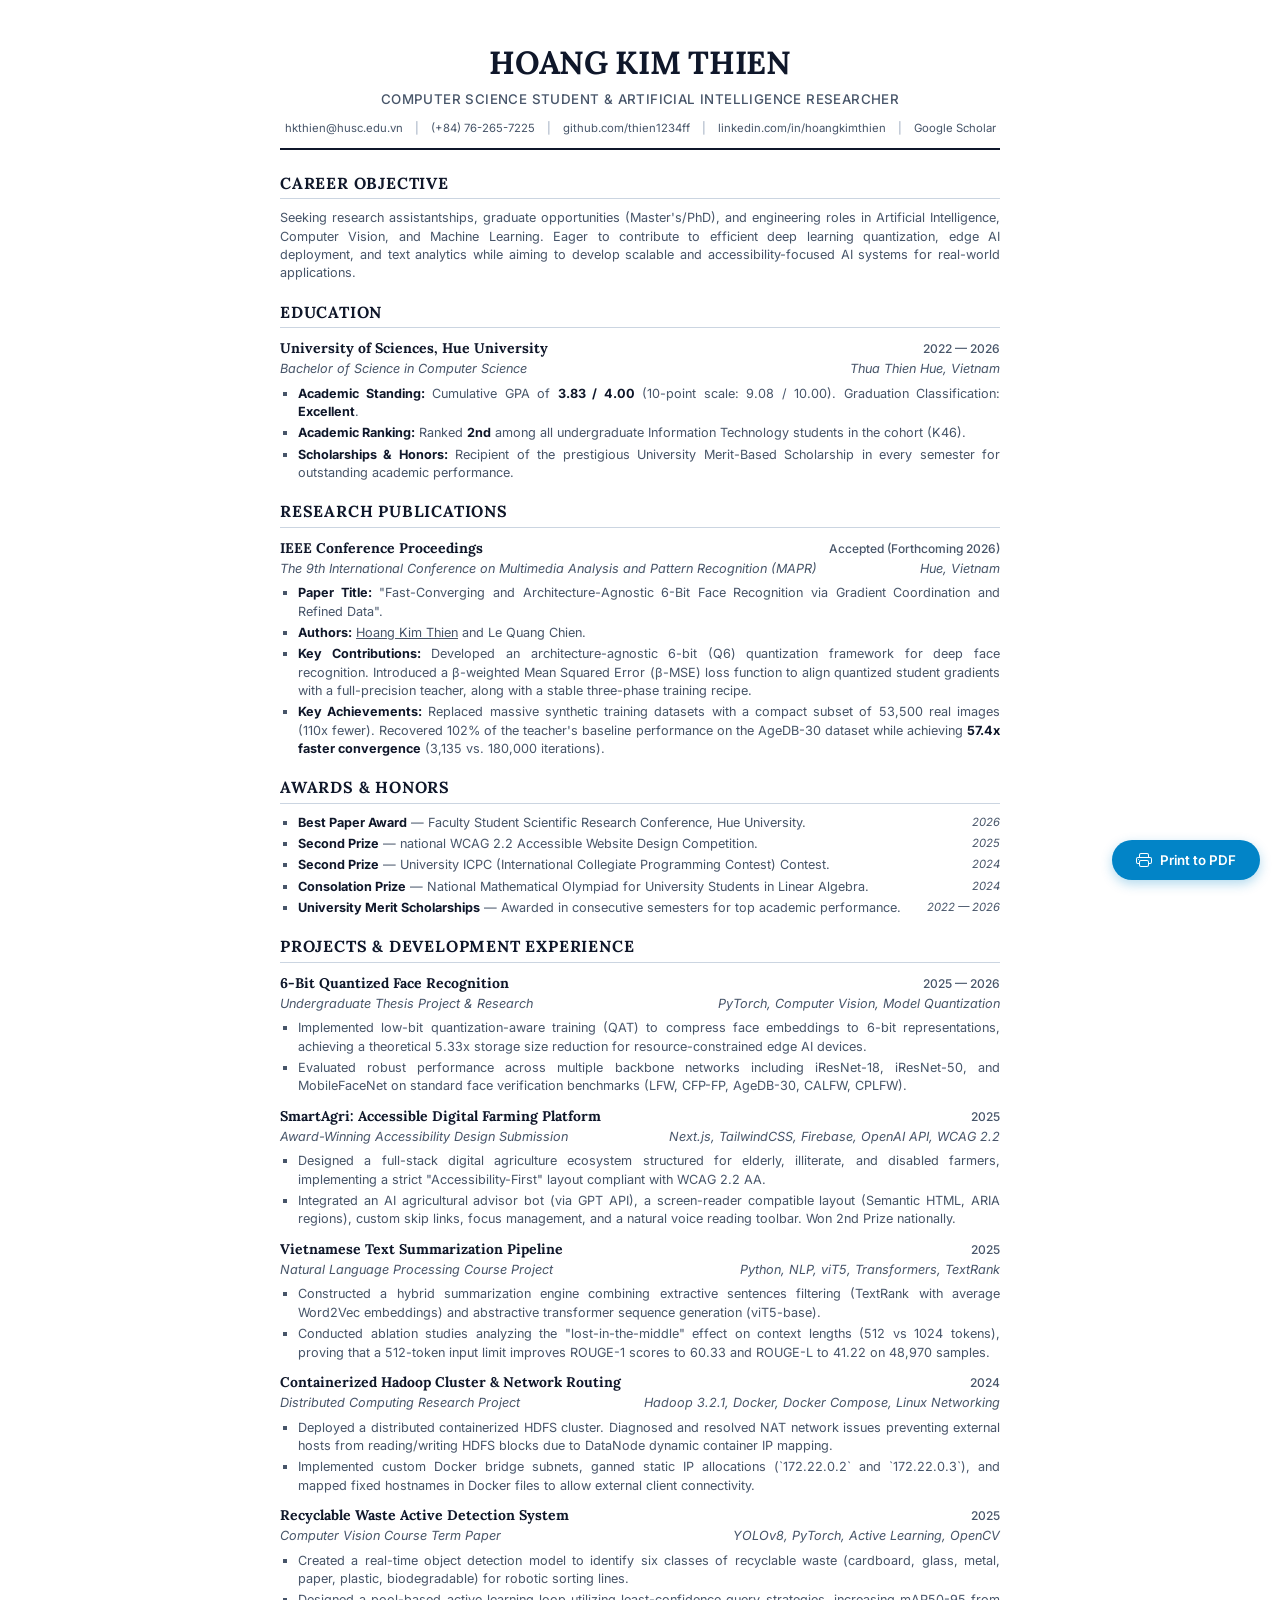
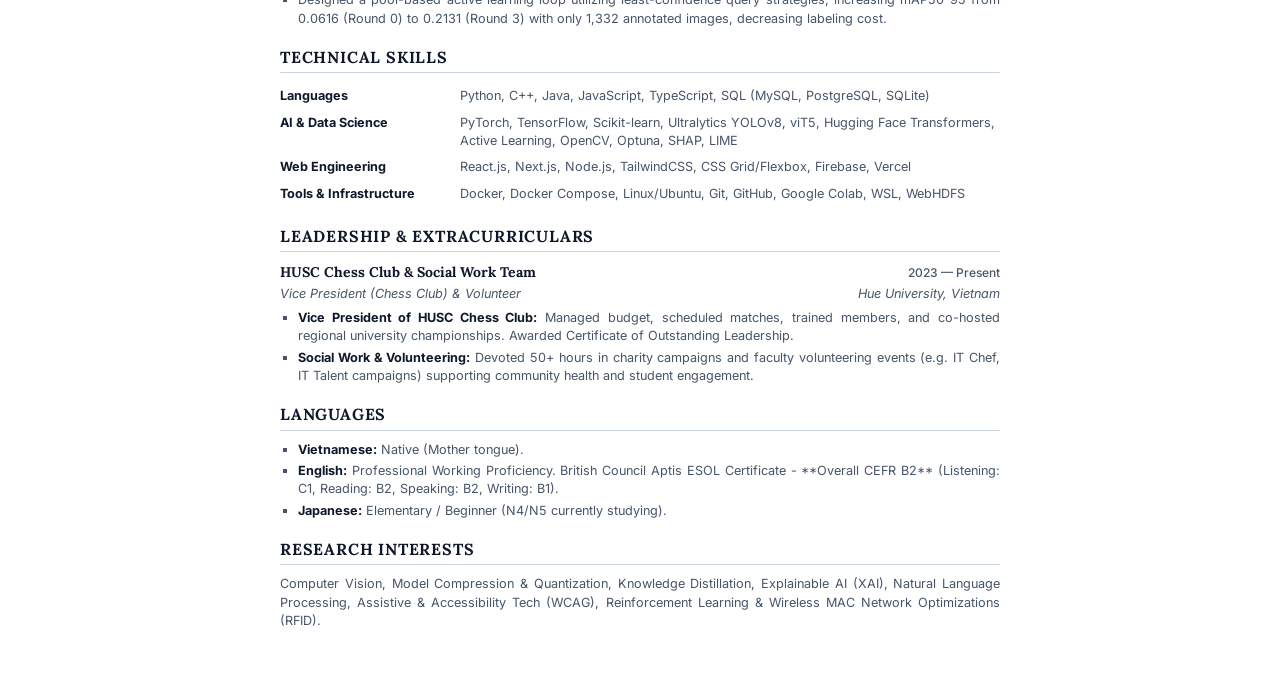
==== cv.html @ f25d9003 "feat: add printable HTML CV and compiled PDF CV" ====
<!DOCTYPE html>
<html lang="en">
<head>
  <meta charset="UTF-8">
  <meta name="viewport" content="width=device-width, initial-scale=1.0">
  <title>Hoang Kim Thien - Curriculum Vitae</title>
  
  <!-- Typography Fonts -->
  <link rel="preconnect" href="https://fonts.googleapis.com">
  <link rel="preconnect" href="https://fonts.gstatic.com" crossorigin>
  <link href="https://fonts.googleapis.com/css2?family=Lora:ital,wght@0,400;0,500;0,600;0,700;1,400&family=Inter:wght@300;400;500;600;700&display=swap" rel="stylesheet">
  
  <style>
    /* Global Styles */
    :root {
      --color-primary: #0F172A;
      --color-secondary: #475569;
      --color-accent: #0284C7;
      --font-serif: 'Lora', Georgia, serif;
      --font-sans: 'Inter', Helvetica, sans-serif;
    }

    * {
      box-sizing: border-box;
      margin: 0;
      padding: 0;
    }

    body {
      background-color: #fff;
      color: var(--color-primary);
      font-family: var(--font-sans);
      font-size: 10pt;
      line-height: 1.45;
      padding: 40px;
      max-width: 800px;
      margin: 0 auto;
    }

    /* Print styling rules */
    @media print {
      body {
        padding: 0;
        margin: 0;
        font-size: 9.5pt;
      }
      .page-break {
        page-break-before: always;
        break-before: page;
      }
      a {
        text-decoration: none;
        color: var(--color-primary) !important;
      }
      .no-print {
        display: none;
      }
    }

    @page {
      size: A4;
      margin: 20mm 15mm 20mm 15mm;
    }

    /* CV Header */
    header {
      text-align: center;
      margin-bottom: 22px;
      border-bottom: 2px solid var(--color-primary);
      padding-bottom: 12px;
    }

    header h1 {
      font-family: var(--font-serif);
      font-size: 24pt;
      font-weight: 700;
      letter-spacing: -0.01em;
      margin-bottom: 4px;
      text-transform: uppercase;
    }

    header .subtitle {
      font-size: 10pt;
      font-weight: 500;
      color: var(--color-secondary);
      margin-bottom: 10px;
      letter-spacing: 0.03em;
      text-transform: uppercase;
    }

    header .contact-info {
      display: flex;
      justify-content: center;
      flex-wrap: wrap;
      gap: 12px;
      font-size: 8.5pt;
      color: var(--color-secondary);
    }

    header .contact-info a {
      color: var(--color-secondary);
      text-decoration: none;
      transition: color 0.2s ease;
    }

    header .contact-info a:hover {
      color: var(--color-accent);
    }

    header .separator {
      color: #94A3B8;
    }

    /* Section Styles */
    section {
      margin-bottom: 18px;
    }

    .section-title {
      font-family: var(--font-serif);
      font-size: 12pt;
      font-weight: 700;
      color: var(--color-primary);
      text-transform: uppercase;
      border-bottom: 1px solid #CBD5E1;
      padding-bottom: 3px;
      margin-bottom: 10px;
      letter-spacing: 0.05em;
    }

    /* Item Block Styles */
    .item-header {
      display: flex;
      justify-content: space-between;
      align-items: baseline;
      font-weight: 700;
      margin-bottom: 2px;
    }

    .item-title {
      font-family: var(--font-serif);
      font-size: 10.5pt;
      color: var(--color-primary);
    }

    .item-date {
      font-size: 9pt;
      font-weight: 500;
      color: var(--color-secondary);
    }

    .item-subheader {
      display: flex;
      justify-content: space-between;
      align-items: baseline;
      font-style: italic;
      color: var(--color-secondary);
      font-size: 9.5pt;
      margin-bottom: 6px;
    }

    .bullet-list {
      list-style-type: square;
      margin-left: 18px;
      margin-top: 4px;
    }

    .bullet-list li {
      margin-bottom: 3px;
      font-size: 9.5pt;
      color: var(--color-secondary);
      text-align: justify;
    }

    .bullet-list li strong {
      color: var(--color-primary);
    }

    /* Text block */
    .objective-text {
      font-size: 9.5pt;
      color: var(--color-secondary);
      text-align: justify;
    }

    /* Skills Grid */
    .skills-table {
      width: 100%;
      border-collapse: collapse;
      margin-top: 4px;
    }

    .skills-table td {
      padding: 4px 0;
      vertical-align: top;
      font-size: 9.5pt;
    }

    .skills-table td.cat-name {
      font-weight: 700;
      width: 25%;
      color: var(--color-primary);
    }

    .skills-table td.cat-values {
      color: var(--color-secondary);
    }

    /* Floating PDF Print button for browser */
    .print-btn-container {
      position: fixed;
      bottom: 20px;
      right: 20px;
      z-index: 1000;
    }

    .print-btn {
      background-color: var(--color-accent);
      color: #fff;
      border: none;
      padding: 12px 24px;
      border-radius: 50px;
      font-family: var(--font-sans);
      font-weight: 600;
      font-size: 10pt;
      cursor: pointer;
      box-shadow: 0 4px 12px rgba(2, 132, 199, 0.3);
      display: flex;
      align-items: center;
      gap: 8px;
      transition: transform 0.2s ease;
    }

    .print-btn:hover {
      transform: translateY(-2px);
    }
  </style>
</head>
<body>

  <!-- Floating Print Button (Hidden in Print Mode) -->
  <div class="print-btn-container no-print">
    <button class="print-btn" onclick="window.print()">
      <svg width="16" height="16" fill="currentColor" viewBox="0 0 16 16"><path d="M2.5 8a.5.5 0 1 0 0-1 .5.5 0 0 0 0 1z"/><path d="M5 1a2 2 0 0 0-2 2v2H2a2 2 0 0 0-2 2v3a2 2 0 0 0 2 2h1v1a2 2 0 0 0 2 2h6a2 2 0 0 0 2-2v-1h1a2 2 0 0 0 2-2V7a2 2 0 0 0-2-2h-1V3a2 2 0 0 0-2-2H5zM4 3a1 1 0 0 1 1-1h6a1 1 0 0 1 1 1v2H4V3zm1 5a2 2 0 0 0-2 2v1H2a1 1 0 0 1-1-1V7a1 1 0 0 1 1-1h12a1 1 0 0 1 1 1v3a1 1 0 0 1-1 1h-1v-1a2 2 0 0 0-2-2H5zm7 2v3a1 1 0 0 1-1 1H5a1 1 0 0 1-1-1v-3a1 1 0 0 1 1-1h6a1 1 0 0 1 1 1z"/></svg>
      Print to PDF
    </button>
  </div>

  <!-- HEADER -->
  <header>
    <h1>Hoang Kim Thien</h1>
    <div class="subtitle">Computer Science Student &amp; Artificial Intelligence Researcher</div>
    <div class="contact-info">
      <a href="mailto:hkthien@husc.edu.vn">hkthien@husc.edu.vn</a>
      <span class="separator">|</span>
      <span>(+84) 76-265-7225</span>
      <span class="separator">|</span>
      <a href="https://github.com/thien1234ff" target="_blank">github.com/thien1234ff</a>
      <span class="separator">|</span>
      <a href="https://linkedin.com/in/hoangkimthien" target="_blank">linkedin.com/in/hoangkimthien</a>
      <span class="separator">|</span>
      <a href="https://scholar.google.com/citations?user=hoangkimthien" target="_blank">Google Scholar</a>
    </div>
  </header>

  <!-- CAREER OBJECTIVE -->
  <section>
    <h2 class="section-title">Career Objective</h2>
    <p class="objective-text">
      Seeking research assistantships, graduate opportunities (Master's/PhD), and engineering roles in Artificial Intelligence, Computer Vision, and Machine Learning. Eager to contribute to efficient deep learning quantization, edge AI deployment, and text analytics while aiming to develop scalable and accessibility-focused AI systems for real-world applications.
    </p>
  </section>

  <!-- EDUCATION -->
  <section>
    <h2 class="section-title">Education</h2>
    <div class="item-header">
      <span class="item-title">University of Sciences, Hue University</span>
      <span class="item-date">2022 — 2026</span>
    </div>
    <div class="item-subheader">
      <span>Bachelor of Science in Computer Science</span>
      <span>Thua Thien Hue, Vietnam</span>
    </div>
    <ul class="bullet-list">
      <li><strong>Academic Standing:</strong> Cumulative GPA of <strong>3.83 / 4.00</strong> (10-point scale: 9.08 / 10.00). Graduation Classification: <strong>Excellent</strong>.</li>
      <li><strong>Academic Ranking:</strong> Ranked <strong>2nd</strong> among all undergraduate Information Technology students in the cohort (K46).</li>
      <li><strong>Scholarships &amp; Honors:</strong> Recipient of the prestigious University Merit-Based Scholarship in every semester for outstanding academic performance.</li>
    </ul>
  </section>

  <!-- RESEARCH PUBLICATION -->
  <section>
    <h2 class="section-title">Research Publications</h2>
    <div class="item-header">
      <span class="item-title">IEEE Conference Proceedings</span>
      <span class="item-date">Accepted (Forthcoming 2026)</span>
    </div>
    <div class="item-subheader">
      <span>The 9th International Conference on Multimedia Analysis and Pattern Recognition (MAPR)</span>
      <span>Hue, Vietnam</span>
    </div>
    <ul class="bullet-list">
      <li><strong>Paper Title:</strong> "Fast-Converging and Architecture-Agnostic 6-Bit Face Recognition via Gradient Coordination and Refined Data".</li>
      <li><strong>Authors:</strong> <u>Hoang Kim Thien</u> and Le Quang Chien.</li>
      <li><strong>Key Contributions:</strong> Developed an architecture-agnostic 6-bit (Q6) quantization framework for deep face recognition. Introduced a β-weighted Mean Squared Error (β-MSE) loss function to align quantized student gradients with a full-precision teacher, along with a stable three-phase training recipe.</li>
      <li><strong>Key Achievements:</strong> Replaced massive synthetic training datasets with a compact subset of 53,500 real images (110x fewer). Recovered 102% of the teacher's baseline performance on the AgeDB-30 dataset while achieving <strong>57.4x faster convergence</strong> (3,135 vs. 180,000 iterations).</li>
    </ul>
  </section>

  <!-- AWARDS AND ACHIEVEMENTS -->
  <section>
    <h2 class="section-title">Awards &amp; Honors</h2>
    <ul class="bullet-list">
      <li><strong>Best Paper Award</strong> — Faculty Student Scientific Research Conference, Hue University. <span style="float: right; font-style: italic; font-size: 8.5pt;">2026</span></li>
      <li><strong>Second Prize</strong> — national WCAG 2.2 Accessible Website Design Competition. <span style="float: right; font-style: italic; font-size: 8.5pt;">2025</span></li>
      <li><strong>Second Prize</strong> — University ICPC (International Collegiate Programming Contest) Contest. <span style="float: right; font-style: italic; font-size: 8.5pt;">2024</span></li>
      <li><strong>Consolation Prize</strong> — National Mathematical Olympiad for University Students in Linear Algebra. <span style="float: right; font-style: italic; font-size: 8.5pt;">2024</span></li>
      <li><strong>University Merit Scholarships</strong> — Awarded in consecutive semesters for top academic performance. <span style="float: right; font-style: italic; font-size: 8.5pt;">2022 — 2026</span></li>
    </ul>
  </section>

  <!-- PAGE BREAK FOR PRINTING (Ensures clean splitting) -->
  <div class="page-break"></div>

  <!-- PROJECTS & ENGINEERING EXPERIENCE -->
  <section>
    <h2 class="section-title">Projects &amp; Development Experience</h2>
    
    <!-- Project 1 -->
    <div class="item-header">
      <span class="item-title">6-Bit Quantized Face Recognition</span>
      <span class="item-date">2025 — 2026</span>
    </div>
    <div class="item-subheader">
      <span>Undergraduate Thesis Project &amp; Research</span>
      <span>PyTorch, Computer Vision, Model Quantization</span>
    </div>
    <ul class="bullet-list">
      <li>Implemented low-bit quantization-aware training (QAT) to compress face embeddings to 6-bit representations, achieving a theoretical 5.33x storage size reduction for resource-constrained edge AI devices.</li>
      <li>Evaluated robust performance across multiple backbone networks including iResNet-18, iResNet-50, and MobileFaceNet on standard face verification benchmarks (LFW, CFP-FP, AgeDB-30, CALFW, CPLFW).</li>
    </ul>

    <!-- Project 2 -->
    <div class="item-header" style="margin-top: 10px;">
      <span class="item-title">SmartAgri: Accessible Digital Farming Platform</span>
      <span class="item-date">2025</span>
    </div>
    <div class="item-subheader">
      <span>Award-Winning Accessibility Design Submission</span>
      <span>Next.js, TailwindCSS, Firebase, OpenAI API, WCAG 2.2</span>
    </div>
    <ul class="bullet-list">
      <li>Designed a full-stack digital agriculture ecosystem structured for elderly, illiterate, and disabled farmers, implementing a strict "Accessibility-First" layout compliant with WCAG 2.2 AA.</li>
      <li>Integrated an AI agricultural advisor bot (via GPT API), a screen-reader compatible layout (Semantic HTML, ARIA regions), custom skip links, focus management, and a natural voice reading toolbar. Won 2nd Prize nationally.</li>
    </ul>

    <!-- Project 3 -->
    <div class="item-header" style="margin-top: 10px;">
      <span class="item-title">Vietnamese Text Summarization Pipeline</span>
      <span class="item-date">2025</span>
    </div>
    <div class="item-subheader">
      <span>Natural Language Processing Course Project</span>
      <span>Python, NLP, viT5, Transformers, TextRank</span>
    </div>
    <ul class="bullet-list">
      <li>Constructed a hybrid summarization engine combining extractive sentences filtering (TextRank with average Word2Vec embeddings) and abstractive transformer sequence generation (viT5-base).</li>
      <li>Conducted ablation studies analyzing the "lost-in-the-middle" effect on context lengths (512 vs 1024 tokens), proving that a 512-token input limit improves ROUGE-1 scores to 60.33 and ROUGE-L to 41.22 on 48,970 samples.</li>
    </ul>

    <!-- Project 4 -->
    <div class="item-header" style="margin-top: 10px;">
      <span class="item-title">Containerized Hadoop Cluster &amp; Network Routing</span>
      <span class="item-date">2024</span>
    </div>
    <div class="item-subheader">
      <span>Distributed Computing Research Project</span>
      <span>Hadoop 3.2.1, Docker, Docker Compose, Linux Networking</span>
    </div>
    <ul class="bullet-list">
      <li>Deployed a distributed containerized HDFS cluster. Diagnosed and resolved NAT network issues preventing external hosts from reading/writing HDFS blocks due to DataNode dynamic container IP mapping.</li>
      <li>Implemented custom Docker bridge subnets, ganned static IP allocations (`172.22.0.2` and `172.22.0.3`), and mapped fixed hostnames in Docker files to allow external client connectivity.</li>
    </ul>

    <!-- Project 5 -->
    <div class="item-header" style="margin-top: 10px;">
      <span class="item-title">Recyclable Waste Active Detection System</span>
      <span class="item-date">2025</span>
    </div>
    <div class="item-subheader">
      <span>Computer Vision Course Term Paper</span>
      <span>YOLOv8, PyTorch, Active Learning, OpenCV</span>
    </div>
    <ul class="bullet-list">
      <li>Created a real-time object detection model to identify six classes of recyclable waste (cardboard, glass, metal, paper, plastic, biodegradable) for robotic sorting lines.</li>
      <li>Designed a pool-based active learning loop utilizing least-confidence query strategies, increasing mAP50-95 from 0.0616 (Round 0) to 0.2131 (Round 3) with only 1,332 annotated images, decreasing labeling cost.</li>
    </ul>
  </section>

  <!-- TECHNICAL SKILLS -->
  <section>
    <h2 class="section-title">Technical Skills</h2>
    <table class="skills-table">
      <tr>
        <td class="cat-name">Languages</td>
        <td class="cat-values">Python, C++, Java, JavaScript, TypeScript, SQL (MySQL, PostgreSQL, SQLite)</td>
      </tr>
      <tr>
        <td class="cat-name">AI &amp; Data Science</td>
        <td class="cat-values">PyTorch, TensorFlow, Scikit-learn, Ultralytics YOLOv8, viT5, Hugging Face Transformers, Active Learning, OpenCV, Optuna, SHAP, LIME</td>
      </tr>
      <tr>
        <td class="cat-name">Web Engineering</td>
        <td class="cat-values">React.js, Next.js, Node.js, TailwindCSS, CSS Grid/Flexbox, Firebase, Vercel</td>
      </tr>
      <tr>
        <td class="cat-name">Tools &amp; Infrastructure</td>
        <td class="cat-values">Docker, Docker Compose, Linux/Ubuntu, Git, GitHub, Google Colab, WSL, WebHDFS</td>
      </tr>
    </table>
  </section>

  <!-- LEADERSHIP & ACTIVITIES -->
  <section>
    <h2 class="section-title">Leadership &amp; Extracurriculars</h2>
    <div class="item-header">
      <span class="item-title">HUSC Chess Club &amp; Social Work Team</span>
      <span class="item-date">2023 — Present</span>
    </div>
    <div class="item-subheader">
      <span>Vice President (Chess Club) &amp; Volunteer</span>
      <span>Hue University, Vietnam</span>
    </div>
    <ul class="bullet-list">
      <li><strong>Vice President of HUSC Chess Club:</strong> Managed budget, scheduled matches, trained members, and co-hosted regional university championships. Awarded Certificate of Outstanding Leadership.</li>
      <li><strong>Social Work &amp; Volunteering:</strong> Devoted 50+ hours in charity campaigns and faculty volunteering events (e.g. IT Chef, IT Talent campaigns) supporting community health and student engagement.</li>
    </ul>
  </section>

  <!-- LANGUAGES -->
  <section>
    <h2 class="section-title">Languages</h2>
    <ul class="bullet-list">
      <li><strong>Vietnamese:</strong> Native (Mother tongue).</li>
      <li><strong>English:</strong> Professional Working Proficiency. British Council Aptis ESOL Certificate - **Overall CEFR B2** (Listening: C1, Reading: B2, Speaking: B2, Writing: B1).</li>
      <li><strong>Japanese:</strong> Elementary / Beginner (N4/N5 currently studying).</li>
    </ul>
  </section>

  <!-- RESEARCH INTERESTS -->
  <section>
    <h2 class="section-title">Research Interests</h2>
    <p class="objective-text">
      Computer Vision, Model Compression &amp; Quantization, Knowledge Distillation, Explainable AI (XAI), Natural Language Processing, Assistive &amp; Accessibility Tech (WCAG), Reinforcement Learning &amp; Wireless MAC Network Optimizations (RFID).
    </p>
  </section>

</body>
</html>
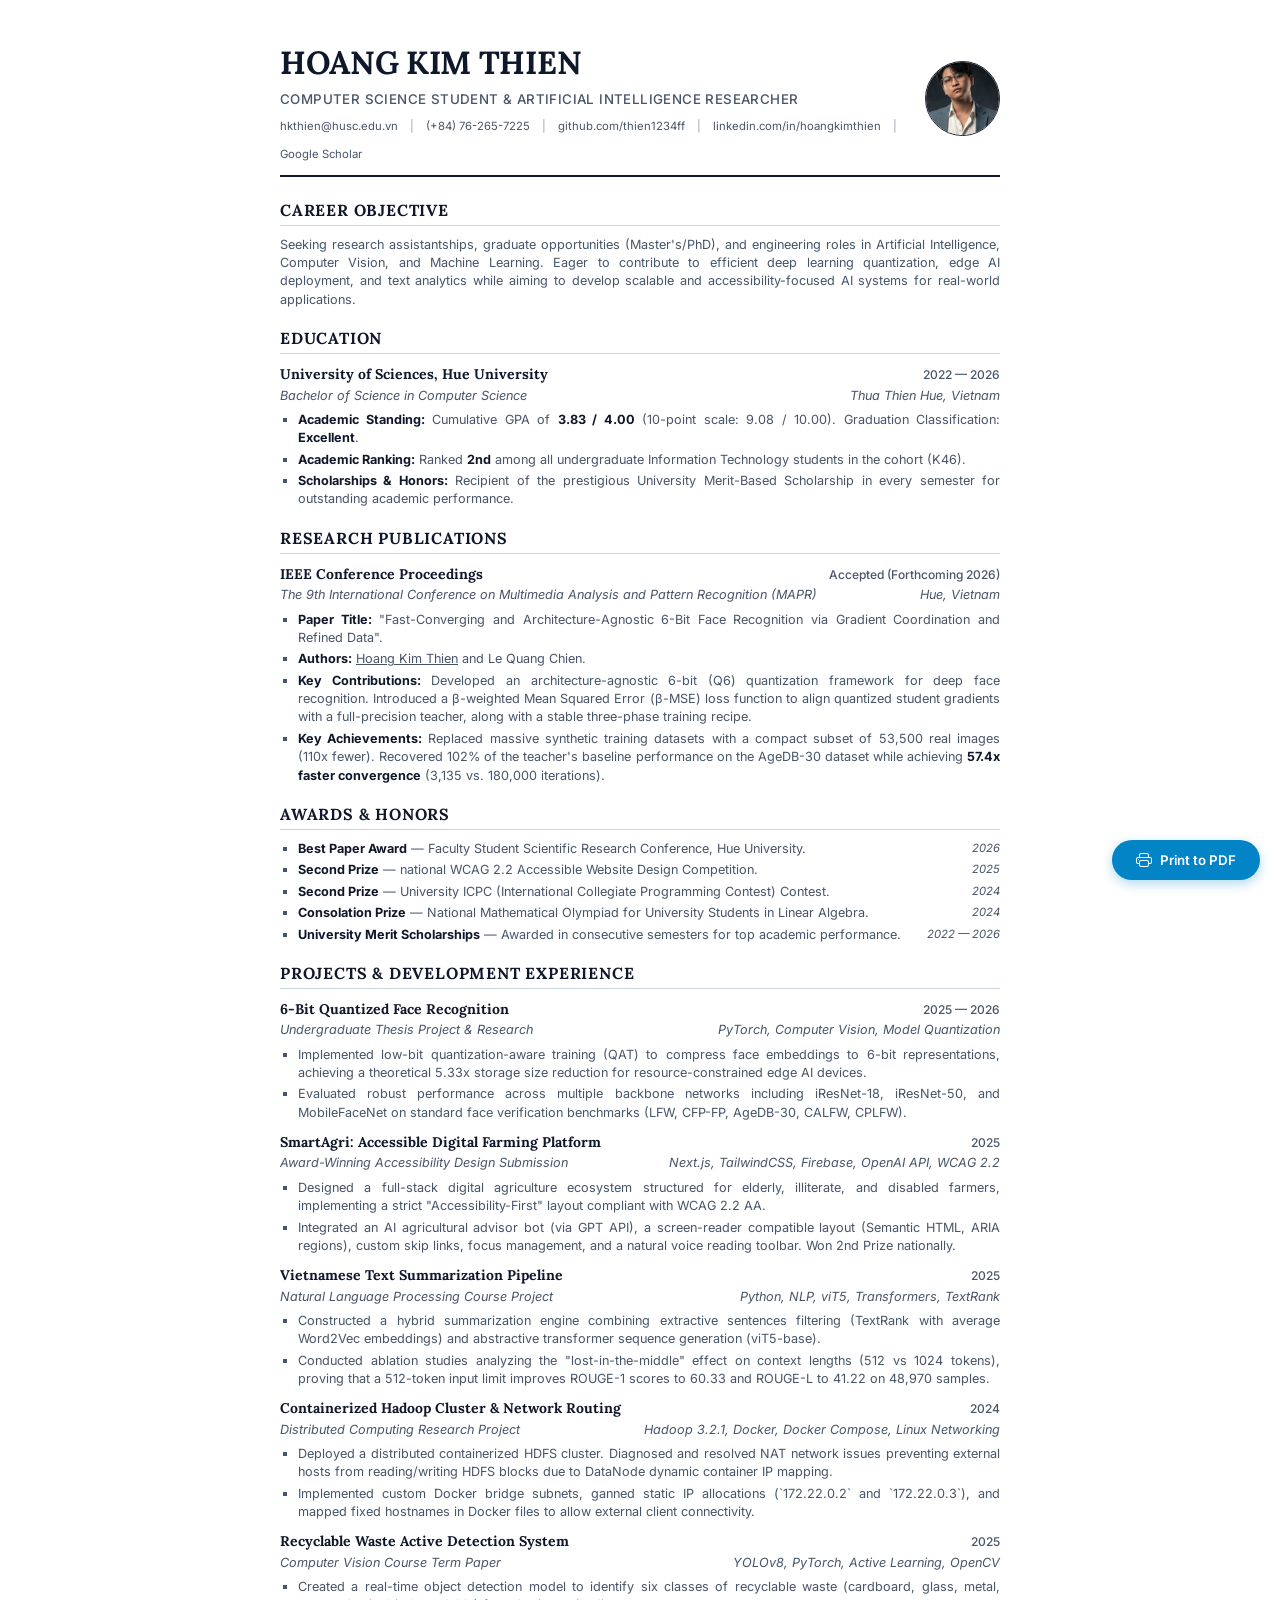
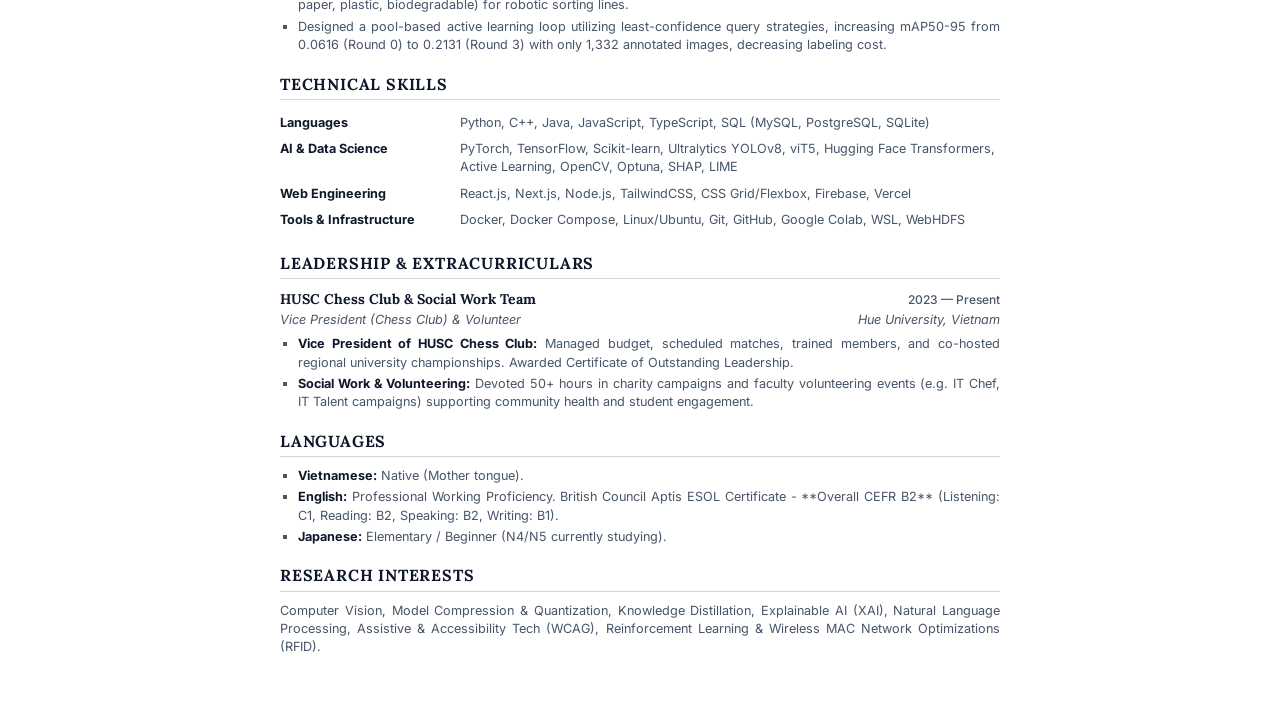
==== commit 2b31052c: "feat: add profile avatar to printable HTML and PDF CVs" ====
--- a/cv.html
+++ b/cv.html
@@ -64,7 +64,6 @@
 
     /* CV Header */
     header {
-      text-align: center;
       margin-bottom: 22px;
       border-bottom: 2px solid var(--color-primary);
       padding-bottom: 12px;
@@ -77,6 +76,7 @@
       letter-spacing: -0.01em;
       margin-bottom: 4px;
       text-transform: uppercase;
+      text-align: left;
     }
 
     header .subtitle {
@@ -248,18 +248,25 @@
 
   <!-- HEADER -->
   <header>
-    <h1>Hoang Kim Thien</h1>
-    <div class="subtitle">Computer Science Student &amp; Artificial Intelligence Researcher</div>
-    <div class="contact-info">
-      <a href="mailto:hkthien@husc.edu.vn">hkthien@husc.edu.vn</a>
-      <span class="separator">|</span>
-      <span>(+84) 76-265-7225</span>
-      <span class="separator">|</span>
-      <a href="https://github.com/thien1234ff" target="_blank">github.com/thien1234ff</a>
-      <span class="separator">|</span>
-      <a href="https://linkedin.com/in/hoangkimthien" target="_blank">linkedin.com/in/hoangkimthien</a>
-      <span class="separator">|</span>
-      <a href="https://scholar.google.com/citations?user=hoangkimthien" target="_blank">Google Scholar</a>
+    <div style="display: flex; justify-content: space-between; align-items: center; gap: 20px;">
+      <div style="text-align: left; flex-grow: 1;">
+        <h1>Hoang Kim Thien</h1>
+        <div class="subtitle" style="margin-bottom: 8px;">Computer Science Student &amp; Artificial Intelligence Researcher</div>
+        <div class="contact-info" style="justify-content: flex-start;">
+          <a href="mailto:hkthien@husc.edu.vn">hkthien@husc.edu.vn</a>
+          <span class="separator">|</span>
+          <span>(+84) 76-265-7225</span>
+          <span class="separator">|</span>
+          <a href="https://github.com/thien1234ff" target="_blank">github.com/thien1234ff</a>
+          <span class="separator">|</span>
+          <a href="https://linkedin.com/in/hoangkimthien" target="_blank">linkedin.com/in/hoangkimthien</a>
+          <span class="separator">|</span>
+          <a href="https://scholar.google.com/citations?user=hoangkimthien" target="_blank">Google Scholar</a>
+        </div>
+      </div>
+      <div style="flex-shrink: 0;">
+        <img src="img/avatar/b0bf910b9bf51aab43e4.jpg" alt="Hoang Kim Thien Profile Avatar" style="width: 75px; height: 75px; border-radius: 50%; border: 1.5px solid var(--color-primary); object-fit: cover;">
+      </div>
     </div>
   </header>
 
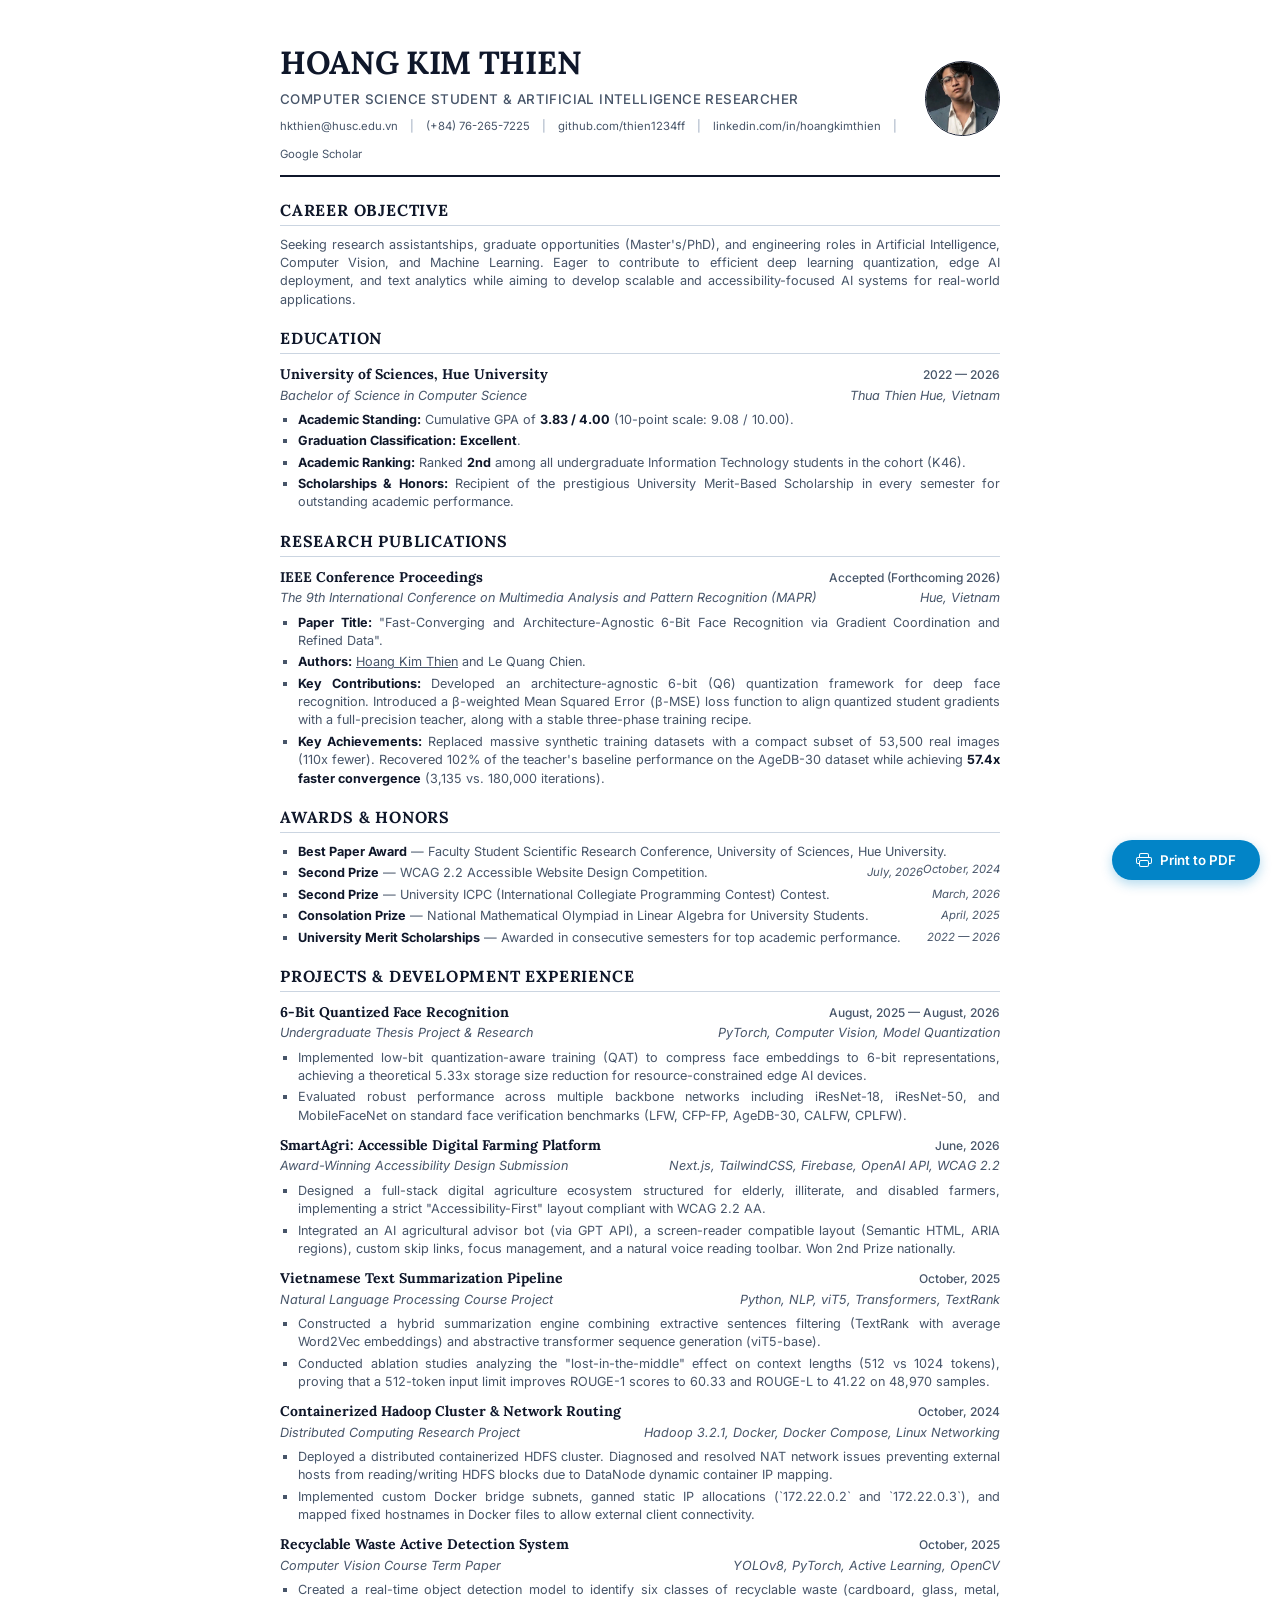
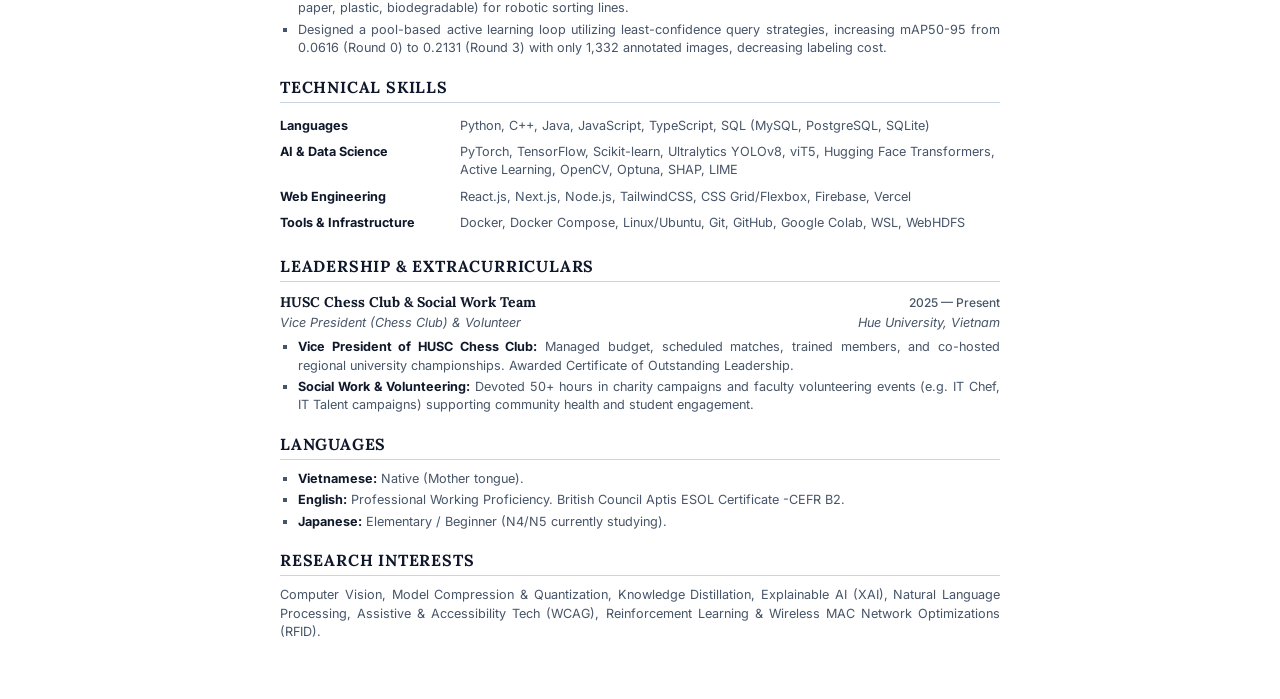
==== commit 4f4f90b5: "feat: sync updated CV records to HTML and PDF" ====
--- a/cv.html
+++ b/cv.html
@@ -1,15 +1,18 @@
 <!DOCTYPE html>
 <html lang="en">
+
 <head>
   <meta charset="UTF-8">
   <meta name="viewport" content="width=device-width, initial-scale=1.0">
   <title>Hoang Kim Thien - Curriculum Vitae</title>
-  
+
   <!-- Typography Fonts -->
   <link rel="preconnect" href="https://fonts.googleapis.com">
   <link rel="preconnect" href="https://fonts.gstatic.com" crossorigin>
-  <link href="https://fonts.googleapis.com/css2?family=Lora:ital,wght@0,400;0,500;0,600;0,700;1,400&family=Inter:wght@300;400;500;600;700&display=swap" rel="stylesheet">
-  
+  <link
+    href="https://fonts.googleapis.com/css2?family=Lora:ital,wght@0,400;0,500;0,600;0,700;1,400&family=Inter:wght@300;400;500;600;700&display=swap"
+    rel="stylesheet">
+
   <style>
     /* Global Styles */
     :root {
@@ -44,14 +47,17 @@
         margin: 0;
         font-size: 9.5pt;
       }
+
       .page-break {
         page-break-before: always;
         break-before: page;
       }
+
       a {
         text-decoration: none;
         color: var(--color-primary) !important;
       }
+
       .no-print {
         display: none;
       }
@@ -236,12 +242,17 @@
     }
   </style>
 </head>
+
 <body>
 
   <!-- Floating Print Button (Hidden in Print Mode) -->
   <div class="print-btn-container no-print">
     <button class="print-btn" onclick="window.print()">
-      <svg width="16" height="16" fill="currentColor" viewBox="0 0 16 16"><path d="M2.5 8a.5.5 0 1 0 0-1 .5.5 0 0 0 0 1z"/><path d="M5 1a2 2 0 0 0-2 2v2H2a2 2 0 0 0-2 2v3a2 2 0 0 0 2 2h1v1a2 2 0 0 0 2 2h6a2 2 0 0 0 2-2v-1h1a2 2 0 0 0 2-2V7a2 2 0 0 0-2-2h-1V3a2 2 0 0 0-2-2H5zM4 3a1 1 0 0 1 1-1h6a1 1 0 0 1 1 1v2H4V3zm1 5a2 2 0 0 0-2 2v1H2a1 1 0 0 1-1-1V7a1 1 0 0 1 1-1h12a1 1 0 0 1 1 1v3a1 1 0 0 1-1 1h-1v-1a2 2 0 0 0-2-2H5zm7 2v3a1 1 0 0 1-1 1H5a1 1 0 0 1-1-1v-3a1 1 0 0 1 1-1h6a1 1 0 0 1 1 1z"/></svg>
+      <svg width="16" height="16" fill="currentColor" viewBox="0 0 16 16">
+        <path d="M2.5 8a.5.5 0 1 0 0-1 .5.5 0 0 0 0 1z" />
+        <path
+          d="M5 1a2 2 0 0 0-2 2v2H2a2 2 0 0 0-2 2v3a2 2 0 0 0 2 2h1v1a2 2 0 0 0 2 2h6a2 2 0 0 0 2-2v-1h1a2 2 0 0 0 2-2V7a2 2 0 0 0-2-2h-1V3a2 2 0 0 0-2-2H5zM4 3a1 1 0 0 1 1-1h6a1 1 0 0 1 1 1v2H4V3zm1 5a2 2 0 0 0-2 2v1H2a1 1 0 0 1-1-1V7a1 1 0 0 1 1-1h12a1 1 0 0 1 1 1v3a1 1 0 0 1-1 1h-1v-1a2 2 0 0 0-2-2H5zm7 2v3a1 1 0 0 1-1 1H5a1 1 0 0 1-1-1v-3a1 1 0 0 1 1-1h6a1 1 0 0 1 1 1z" />
+      </svg>
       Print to PDF
     </button>
   </div>
@@ -251,7 +262,8 @@
     <div style="display: flex; justify-content: space-between; align-items: center; gap: 20px;">
       <div style="text-align: left; flex-grow: 1;">
         <h1>Hoang Kim Thien</h1>
-        <div class="subtitle" style="margin-bottom: 8px;">Computer Science Student &amp; Artificial Intelligence Researcher</div>
+        <div class="subtitle" style="margin-bottom: 8px;">Computer Science Student &amp; Artificial Intelligence
+          Researcher</div>
         <div class="contact-info" style="justify-content: flex-start;">
           <a href="mailto:hkthien@husc.edu.vn">hkthien@husc.edu.vn</a>
           <span class="separator">|</span>
@@ -265,7 +277,8 @@
         </div>
       </div>
       <div style="flex-shrink: 0;">
-        <img src="img/avatar/b0bf910b9bf51aab43e4.jpg" alt="Hoang Kim Thien Profile Avatar" style="width: 75px; height: 75px; border-radius: 50%; border: 1.5px solid var(--color-primary); object-fit: cover;">
+        <img src="img/avatar/b0bf910b9bf51aab43e4.jpg" alt="Hoang Kim Thien Profile Avatar"
+          style="width: 75px; height: 75px; border-radius: 50%; border: 1.5px solid var(--color-primary); object-fit: cover;">
       </div>
     </div>
   </header>
@@ -274,7 +287,10 @@
   <section>
     <h2 class="section-title">Career Objective</h2>
     <p class="objective-text">
-      Seeking research assistantships, graduate opportunities (Master's/PhD), and engineering roles in Artificial Intelligence, Computer Vision, and Machine Learning. Eager to contribute to efficient deep learning quantization, edge AI deployment, and text analytics while aiming to develop scalable and accessibility-focused AI systems for real-world applications.
+      Seeking research assistantships, graduate opportunities (Master's/PhD), and engineering roles in Artificial
+      Intelligence, Computer Vision, and Machine Learning. Eager to contribute to efficient deep learning quantization,
+      edge AI deployment, and text analytics while aiming to develop scalable and accessibility-focused AI systems for
+      real-world applications.
     </p>
   </section>
 
@@ -290,9 +306,13 @@
       <span>Thua Thien Hue, Vietnam</span>
     </div>
     <ul class="bullet-list">
-      <li><strong>Academic Standing:</strong> Cumulative GPA of <strong>3.83 / 4.00</strong> (10-point scale: 9.08 / 10.00). Graduation Classification: <strong>Excellent</strong>.</li>
-      <li><strong>Academic Ranking:</strong> Ranked <strong>2nd</strong> among all undergraduate Information Technology students in the cohort (K46).</li>
-      <li><strong>Scholarships &amp; Honors:</strong> Recipient of the prestigious University Merit-Based Scholarship in every semester for outstanding academic performance.</li>
+      <li><strong>Academic Standing:</strong> Cumulative GPA of <strong>3.83 / 4.00</strong> (10-point scale: 9.08 /
+        10.00).</li>
+      <li><strong>Graduation Classification:</strong> <strong>Excellent</strong>.</li>
+      <li><strong>Academic Ranking:</strong> Ranked <strong>2nd</strong> among all undergraduate Information Technology
+        students in the cohort (K46).</li>
+      <li><strong>Scholarships &amp; Honors:</strong> Recipient of the prestigious University Merit-Based Scholarship in
+        every semester for outstanding academic performance.</li>
     </ul>
   </section>
 
@@ -308,10 +328,15 @@
       <span>Hue, Vietnam</span>
     </div>
     <ul class="bullet-list">
-      <li><strong>Paper Title:</strong> "Fast-Converging and Architecture-Agnostic 6-Bit Face Recognition via Gradient Coordination and Refined Data".</li>
+      <li><strong>Paper Title:</strong> "Fast-Converging and Architecture-Agnostic 6-Bit Face Recognition via Gradient
+        Coordination and Refined Data".</li>
       <li><strong>Authors:</strong> <u>Hoang Kim Thien</u> and Le Quang Chien.</li>
-      <li><strong>Key Contributions:</strong> Developed an architecture-agnostic 6-bit (Q6) quantization framework for deep face recognition. Introduced a β-weighted Mean Squared Error (β-MSE) loss function to align quantized student gradients with a full-precision teacher, along with a stable three-phase training recipe.</li>
-      <li><strong>Key Achievements:</strong> Replaced massive synthetic training datasets with a compact subset of 53,500 real images (110x fewer). Recovered 102% of the teacher's baseline performance on the AgeDB-30 dataset while achieving <strong>57.4x faster convergence</strong> (3,135 vs. 180,000 iterations).</li>
+      <li><strong>Key Contributions:</strong> Developed an architecture-agnostic 6-bit (Q6) quantization framework for
+        deep face recognition. Introduced a β-weighted Mean Squared Error (β-MSE) loss function to align quantized
+        student gradients with a full-precision teacher, along with a stable three-phase training recipe.</li>
+      <li><strong>Key Achievements:</strong> Replaced massive synthetic training datasets with a compact subset of
+        53,500 real images (110x fewer). Recovered 102% of the teacher's baseline performance on the AgeDB-30 dataset
+        while achieving <strong>57.4x faster convergence</strong> (3,135 vs. 180,000 iterations).</li>
     </ul>
   </section>
 
@@ -319,11 +344,17 @@
   <section>
     <h2 class="section-title">Awards &amp; Honors</h2>
     <ul class="bullet-list">
-      <li><strong>Best Paper Award</strong> — Faculty Student Scientific Research Conference, Hue University. <span style="float: right; font-style: italic; font-size: 8.5pt;">2026</span></li>
-      <li><strong>Second Prize</strong> — national WCAG 2.2 Accessible Website Design Competition. <span style="float: right; font-style: italic; font-size: 8.5pt;">2025</span></li>
-      <li><strong>Second Prize</strong> — University ICPC (International Collegiate Programming Contest) Contest. <span style="float: right; font-style: italic; font-size: 8.5pt;">2024</span></li>
-      <li><strong>Consolation Prize</strong> — National Mathematical Olympiad for University Students in Linear Algebra. <span style="float: right; font-style: italic; font-size: 8.5pt;">2024</span></li>
-      <li><strong>University Merit Scholarships</strong> — Awarded in consecutive semesters for top academic performance. <span style="float: right; font-style: italic; font-size: 8.5pt;">2022 — 2026</span></li>
+      <li><strong>Best Paper Award</strong> — Faculty Student Scientific Research Conference, University of Sciences,
+        Hue University. <span style="float: right; font-style: italic; font-size: 8.5pt;">October, 2024</span></li>
+      <li><strong>Second Prize</strong> — WCAG 2.2 Accessible Website Design Competition. <span
+          style="float: right; font-style: italic; font-size: 8.5pt;">July, 2026</span></li>
+      <li><strong>Second Prize</strong> — University ICPC (International Collegiate Programming Contest) Contest. <span
+          style="float: right; font-style: italic; font-size: 8.5pt;">March, 2026</span></li>
+      <li><strong>Consolation Prize</strong> — National Mathematical Olympiad in Linear Algebra for University Students.
+        <span style="float: right; font-style: italic; font-size: 8.5pt;">April, 2025</span>
+      </li>
+      <li><strong>University Merit Scholarships</strong> — Awarded in consecutive semesters for top academic
+        performance. <span style="float: right; font-style: italic; font-size: 8.5pt;">2022 — 2026</span></li>
     </ul>
   </section>
 
@@ -333,75 +364,87 @@
   <!-- PROJECTS & ENGINEERING EXPERIENCE -->
   <section>
     <h2 class="section-title">Projects &amp; Development Experience</h2>
-    
+
     <!-- Project 1 -->
     <div class="item-header">
       <span class="item-title">6-Bit Quantized Face Recognition</span>
-      <span class="item-date">2025 — 2026</span>
+      <span class="item-date">August, 2025 — August, 2026</span>
     </div>
     <div class="item-subheader">
       <span>Undergraduate Thesis Project &amp; Research</span>
       <span>PyTorch, Computer Vision, Model Quantization</span>
     </div>
     <ul class="bullet-list">
-      <li>Implemented low-bit quantization-aware training (QAT) to compress face embeddings to 6-bit representations, achieving a theoretical 5.33x storage size reduction for resource-constrained edge AI devices.</li>
-      <li>Evaluated robust performance across multiple backbone networks including iResNet-18, iResNet-50, and MobileFaceNet on standard face verification benchmarks (LFW, CFP-FP, AgeDB-30, CALFW, CPLFW).</li>
+      <li>Implemented low-bit quantization-aware training (QAT) to compress face embeddings to 6-bit representations,
+        achieving a theoretical 5.33x storage size reduction for resource-constrained edge AI devices.</li>
+      <li>Evaluated robust performance across multiple backbone networks including iResNet-18, iResNet-50, and
+        MobileFaceNet on standard face verification benchmarks (LFW, CFP-FP, AgeDB-30, CALFW, CPLFW).</li>
     </ul>
 
     <!-- Project 2 -->
     <div class="item-header" style="margin-top: 10px;">
       <span class="item-title">SmartAgri: Accessible Digital Farming Platform</span>
-      <span class="item-date">2025</span>
+      <span class="item-date">June, 2026</span>
     </div>
     <div class="item-subheader">
       <span>Award-Winning Accessibility Design Submission</span>
       <span>Next.js, TailwindCSS, Firebase, OpenAI API, WCAG 2.2</span>
     </div>
     <ul class="bullet-list">
-      <li>Designed a full-stack digital agriculture ecosystem structured for elderly, illiterate, and disabled farmers, implementing a strict "Accessibility-First" layout compliant with WCAG 2.2 AA.</li>
-      <li>Integrated an AI agricultural advisor bot (via GPT API), a screen-reader compatible layout (Semantic HTML, ARIA regions), custom skip links, focus management, and a natural voice reading toolbar. Won 2nd Prize nationally.</li>
+      <li>Designed a full-stack digital agriculture ecosystem structured for elderly, illiterate, and disabled farmers,
+        implementing a strict "Accessibility-First" layout compliant with WCAG 2.2 AA.</li>
+      <li>Integrated an AI agricultural advisor bot (via GPT API), a screen-reader compatible layout (Semantic HTML,
+        ARIA regions), custom skip links, focus management, and a natural voice reading toolbar. Won 2nd Prize
+        nationally.</li>
     </ul>
 
     <!-- Project 3 -->
     <div class="item-header" style="margin-top: 10px;">
       <span class="item-title">Vietnamese Text Summarization Pipeline</span>
-      <span class="item-date">2025</span>
+      <span class="item-date">October, 2025</span>
     </div>
     <div class="item-subheader">
       <span>Natural Language Processing Course Project</span>
       <span>Python, NLP, viT5, Transformers, TextRank</span>
     </div>
     <ul class="bullet-list">
-      <li>Constructed a hybrid summarization engine combining extractive sentences filtering (TextRank with average Word2Vec embeddings) and abstractive transformer sequence generation (viT5-base).</li>
-      <li>Conducted ablation studies analyzing the "lost-in-the-middle" effect on context lengths (512 vs 1024 tokens), proving that a 512-token input limit improves ROUGE-1 scores to 60.33 and ROUGE-L to 41.22 on 48,970 samples.</li>
+      <li>Constructed a hybrid summarization engine combining extractive sentences filtering (TextRank with average
+        Word2Vec embeddings) and abstractive transformer sequence generation (viT5-base).</li>
+      <li>Conducted ablation studies analyzing the "lost-in-the-middle" effect on context lengths (512 vs 1024 tokens),
+        proving that a 512-token input limit improves ROUGE-1 scores to 60.33 and ROUGE-L to 41.22 on 48,970 samples.
+      </li>
     </ul>
 
     <!-- Project 4 -->
     <div class="item-header" style="margin-top: 10px;">
       <span class="item-title">Containerized Hadoop Cluster &amp; Network Routing</span>
-      <span class="item-date">2024</span>
+      <span class="item-date">October, 2024</span>
     </div>
     <div class="item-subheader">
       <span>Distributed Computing Research Project</span>
       <span>Hadoop 3.2.1, Docker, Docker Compose, Linux Networking</span>
     </div>
     <ul class="bullet-list">
-      <li>Deployed a distributed containerized HDFS cluster. Diagnosed and resolved NAT network issues preventing external hosts from reading/writing HDFS blocks due to DataNode dynamic container IP mapping.</li>
-      <li>Implemented custom Docker bridge subnets, ganned static IP allocations (`172.22.0.2` and `172.22.0.3`), and mapped fixed hostnames in Docker files to allow external client connectivity.</li>
+      <li>Deployed a distributed containerized HDFS cluster. Diagnosed and resolved NAT network issues preventing
+        external hosts from reading/writing HDFS blocks due to DataNode dynamic container IP mapping.</li>
+      <li>Implemented custom Docker bridge subnets, ganned static IP allocations (`172.22.0.2` and `172.22.0.3`), and
+        mapped fixed hostnames in Docker files to allow external client connectivity.</li>
     </ul>
 
     <!-- Project 5 -->
     <div class="item-header" style="margin-top: 10px;">
       <span class="item-title">Recyclable Waste Active Detection System</span>
-      <span class="item-date">2025</span>
+      <span class="item-date">October, 2025</span>
     </div>
     <div class="item-subheader">
       <span>Computer Vision Course Term Paper</span>
       <span>YOLOv8, PyTorch, Active Learning, OpenCV</span>
     </div>
     <ul class="bullet-list">
-      <li>Created a real-time object detection model to identify six classes of recyclable waste (cardboard, glass, metal, paper, plastic, biodegradable) for robotic sorting lines.</li>
-      <li>Designed a pool-based active learning loop utilizing least-confidence query strategies, increasing mAP50-95 from 0.0616 (Round 0) to 0.2131 (Round 3) with only 1,332 annotated images, decreasing labeling cost.</li>
+      <li>Created a real-time object detection model to identify six classes of recyclable waste (cardboard, glass,
+        metal, paper, plastic, biodegradable) for robotic sorting lines.</li>
+      <li>Designed a pool-based active learning loop utilizing least-confidence query strategies, increasing mAP50-95
+        from 0.0616 (Round 0) to 0.2131 (Round 3) with only 1,332 annotated images, decreasing labeling cost.</li>
     </ul>
   </section>
 
@@ -415,7 +458,8 @@
       </tr>
       <tr>
         <td class="cat-name">AI &amp; Data Science</td>
-        <td class="cat-values">PyTorch, TensorFlow, Scikit-learn, Ultralytics YOLOv8, viT5, Hugging Face Transformers, Active Learning, OpenCV, Optuna, SHAP, LIME</td>
+        <td class="cat-values">PyTorch, TensorFlow, Scikit-learn, Ultralytics YOLOv8, viT5, Hugging Face Transformers,
+          Active Learning, OpenCV, Optuna, SHAP, LIME</td>
       </tr>
       <tr>
         <td class="cat-name">Web Engineering</td>
@@ -433,15 +477,17 @@
     <h2 class="section-title">Leadership &amp; Extracurriculars</h2>
     <div class="item-header">
       <span class="item-title">HUSC Chess Club &amp; Social Work Team</span>
-      <span class="item-date">2023 — Present</span>
+      <span class="item-date">2025 — Present</span>
     </div>
     <div class="item-subheader">
       <span>Vice President (Chess Club) &amp; Volunteer</span>
       <span>Hue University, Vietnam</span>
     </div>
     <ul class="bullet-list">
-      <li><strong>Vice President of HUSC Chess Club:</strong> Managed budget, scheduled matches, trained members, and co-hosted regional university championships. Awarded Certificate of Outstanding Leadership.</li>
-      <li><strong>Social Work &amp; Volunteering:</strong> Devoted 50+ hours in charity campaigns and faculty volunteering events (e.g. IT Chef, IT Talent campaigns) supporting community health and student engagement.</li>
+      <li><strong>Vice President of HUSC Chess Club:</strong> Managed budget, scheduled matches, trained members, and
+        co-hosted regional university championships. Awarded Certificate of Outstanding Leadership.</li>
+      <li><strong>Social Work &amp; Volunteering:</strong> Devoted 50+ hours in charity campaigns and faculty
+        volunteering events (e.g. IT Chef, IT Talent campaigns) supporting community health and student engagement.</li>
     </ul>
   </section>
 
@@ -450,7 +496,8 @@
     <h2 class="section-title">Languages</h2>
     <ul class="bullet-list">
       <li><strong>Vietnamese:</strong> Native (Mother tongue).</li>
-      <li><strong>English:</strong> Professional Working Proficiency. British Council Aptis ESOL Certificate - **Overall CEFR B2** (Listening: C1, Reading: B2, Speaking: B2, Writing: B1).</li>
+      <li><strong>English:</strong> Professional Working Proficiency. British Council Aptis ESOL Certificate -CEFR B2.
+      </li>
       <li><strong>Japanese:</strong> Elementary / Beginner (N4/N5 currently studying).</li>
     </ul>
   </section>
@@ -459,9 +506,12 @@
   <section>
     <h2 class="section-title">Research Interests</h2>
     <p class="objective-text">
-      Computer Vision, Model Compression &amp; Quantization, Knowledge Distillation, Explainable AI (XAI), Natural Language Processing, Assistive &amp; Accessibility Tech (WCAG), Reinforcement Learning &amp; Wireless MAC Network Optimizations (RFID).
+      Computer Vision, Model Compression &amp; Quantization, Knowledge Distillation, Explainable AI (XAI), Natural
+      Language Processing, Assistive &amp; Accessibility Tech (WCAG), Reinforcement Learning &amp; Wireless MAC Network
+      Optimizations (RFID).
     </p>
   </section>
 
 </body>
-</html>
+
+</html>
